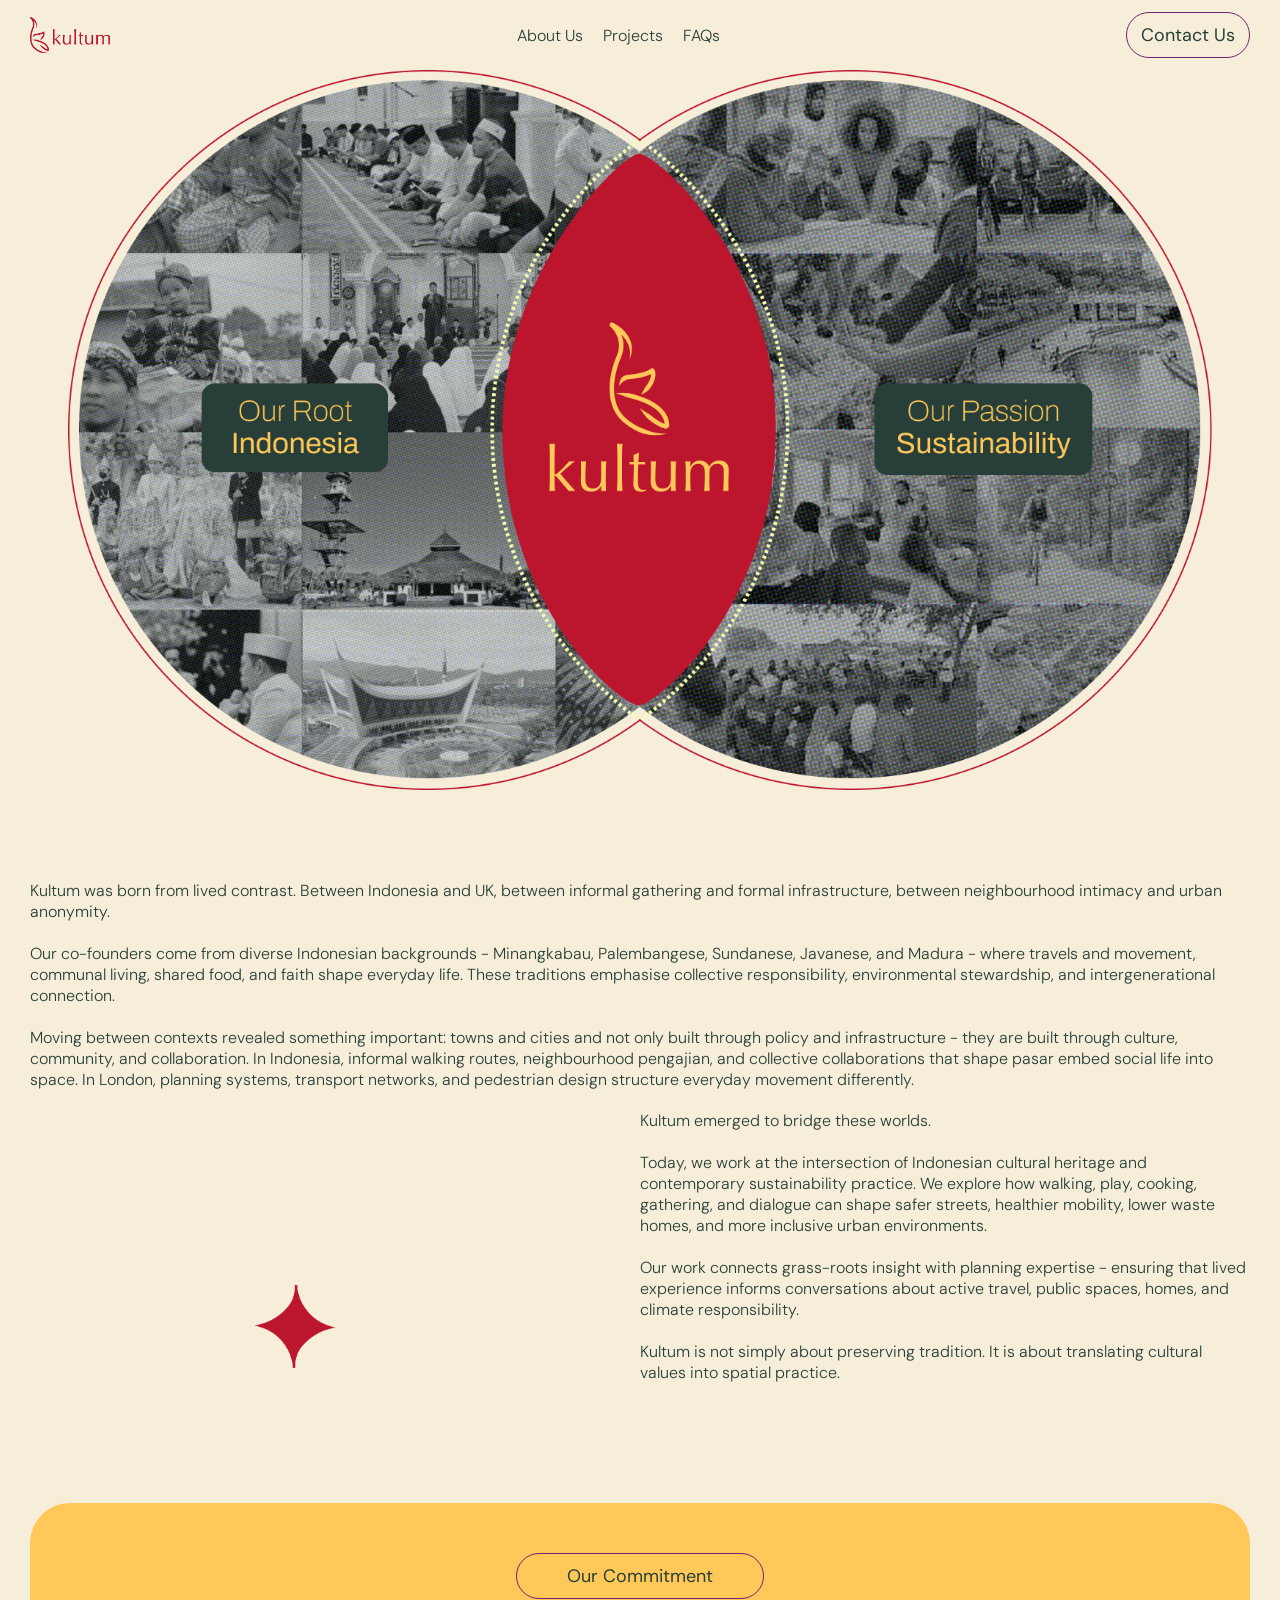
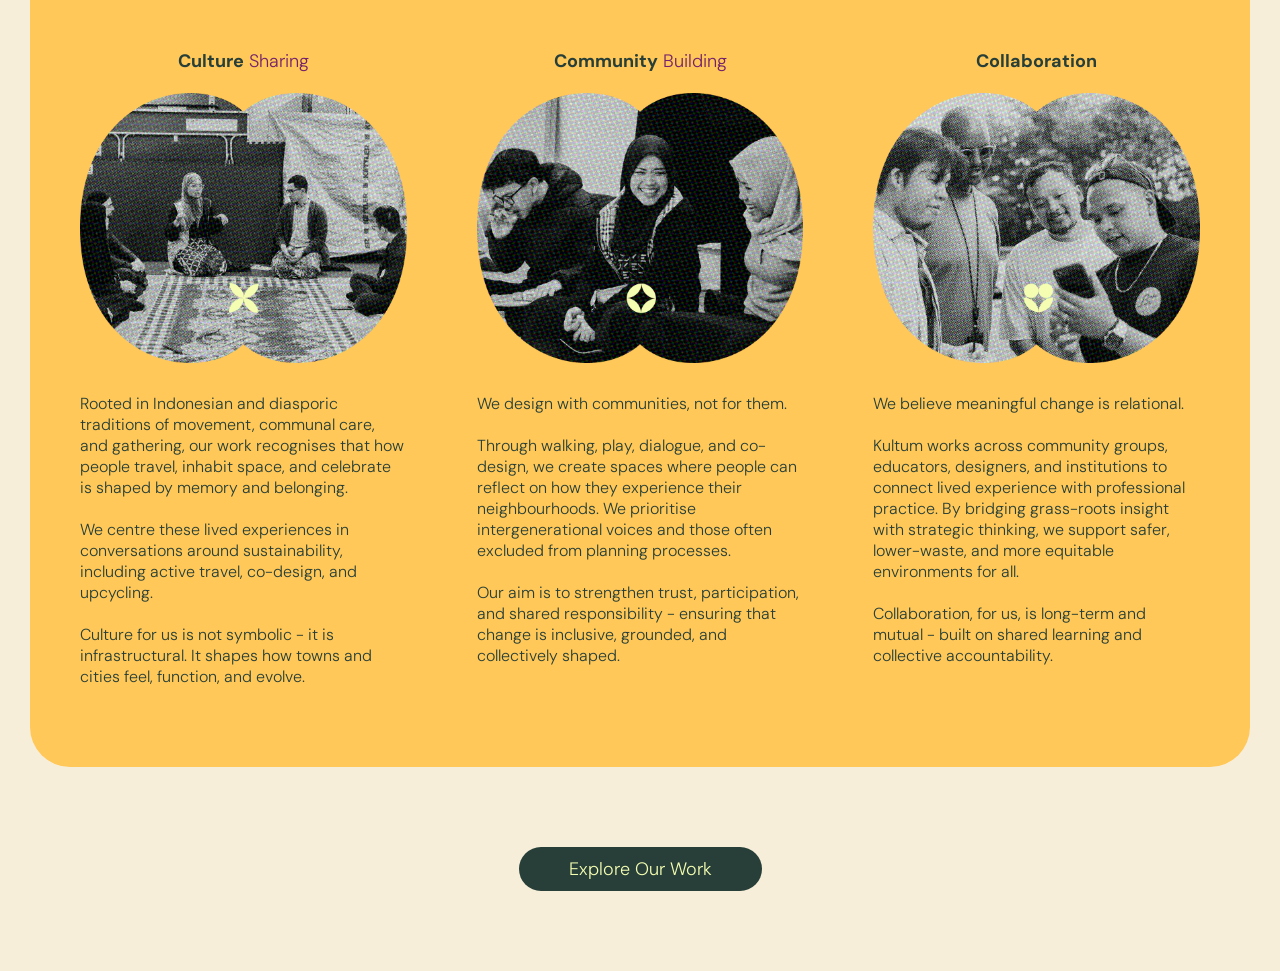
==== about.html @ 40fd6f33 "about_page" ====
<!DOCTYPE html>
<html lang="en">

<head>
    <meta charset="UTF-8">
    <meta name="viewport" content="width=device-width, initial-scale=1.0">
    <title>KULTUM - Kultur Bertumbuh</title>
    <meta name="description" content="Kultum–Kultur Bertumbuh is a sustainability collective shaped by our Indonesian heritage, centring lived experience in the built environment.">
    <link rel="stylesheet" href="style.css">
    <link rel="icon" type="image/png" href="assets/logo_icon/Kultum_logo_square.png">
    <link rel="apple-touch-icon" href="assets/logo_icon/Kultum_logo_square.png">
    <link rel="preconnect" href="https://fonts.googleapis.com">
    <link rel="preconnect" href="https://fonts.gstatic.com" crossorigin>
    <link href="https://fonts.googleapis.com/css2?family=Archivo:ital,wght@0,100..900;1,100..900&family=DM+Sans:ital,opsz,wght@0,9..40,100..1000;1,9..40,100..1000&display=swap" rel="stylesheet">
</head>

<body class="page-about">
    <header class="navbar">
        <div class="navbar-logo">
            <img src="assets/logo_icon/Kultum_Visual-87.png" alt="Logo KULTUM" href="index.html" target="_self">
        </div>
        
        <nav class name="navbar-container">
            <ul class="navbar-menu">
                <li><a href="about.html">About Us</a></li>
                <li><a href="projects.html">Projects</a></li>
                <li><a href="#faqs">FAQs</a></li>
            </ul>
        </nav>

        <div class="navbar-contact">
            <h3><a href="contact.html" class="contact-button">Contact Us</a></h3>
        </div>
    </header>


    <section class="hero-about">
        <img src="assets/image/about_hero.png" alt="Kultum Background">
    </section>

    <section class="about-description">
        <div class="about-full-description">
            <p>Kultum was born from lived contrast. Between Indonesia and UK, between informal gathering and formal infrastructure, between neighbourhood intimacy and urban anonymity.</p>
            <br>
            <p>Our co-founders come from diverse Indonesian backgrounds - Minangkabau, Palembangese, Sundanese, Javanese, and Madura - where travels and movement, communal living, shared food, and faith shape everyday life. These traditions emphasise collective responsibility, environmental stewardship, and intergenerational connection.</p>
            <br>
            <p>Moving between contexts revealed something important: towns and cities and not only built through policy and infrastructure - they are built through culture, community, and collaboration. In Indonesia, informal walking routes, neighbourhood pengajian, and collective collaborations that shape pasar embed social life into space. In London, planning systems, transport networks, and pedestrian design structure everyday movement differently.</p>
        </div>
        <div class="about-half-page">
            <div class="about-half-ornament">
                <img src="assets/ornament/Kultum_Visual-39.png" alt="Hero Image">
            </div>
            <div class="about-half-description">
                <p>Kultum emerged to bridge these worlds.</p>
                <br>
                <p>Today, we work at the intersection of Indonesian cultural heritage and contemporary sustainability practice. We explore how walking, play, cooking, gathering, and dialogue can shape safer streets, healthier mobility, lower waste homes, and more inclusive urban environments.</p>
                <br>
                <p>Our work connects grass-roots insight with planning expertise - ensuring that lived experience informs conversations about active travel, public spaces, homes, and climate responsibility.</p>
                <br>
                <p>Kultum is not simply about preserving tradition. It is about translating cultural values into spatial practice.</p>
            </div>
        </div>
    </section>

    <section class="commitment">
        <div class="commitment-title">
            <h2>Our Commitment</h2>
        </div>        
        <div class="commitment-container">
            <div class="commitment-item">
                <h4><span>Culture</span> Sharing</h4>
                <img src="assets/image/commitment-culture-sharing.png" alt="Commitment 1">
                <p>Rooted in Indonesian and diasporic traditions of movement, communal care, and gathering, our work recognises that how people travel, inhabit space, and celebrate is shaped by memory and belonging.</p>
                <br>
                <p>We centre these lived experiences in conversations around sustainability, including active travel, co-design, and upcycling.</p>
                <br>
                <p>Culture for us is not symbolic - it is infrastructural. It shapes how towns and cities feel, function, and evolve.</p>
            </div>
            <div class="commitment-item">
                <h4><span>Community</span> Building</h4>
                <img src="assets/image/commitment-community.png" alt="Commitment 2">
                <p>We design with communities, not for them. </p>
                <br>
                <p>Through walking, play, dialogue, and co-design, we create spaces where people can reflect on how they experience their neighbourhoods. We prioritise intergenerational voices and those often excluded from planning processes.</p>
                <br>
                <p>Our aim is to strengthen trust, participation, and shared responsibility - ensuring that change is inclusive, grounded, and collectively shaped.</p>
            </div>
            <div class="commitment-item">
                <h4><span>Collaboration</span></h4>
                <img src="assets/image/commitment-collaboration.png" alt="Commitment 1">
                <p>We believe meaningful change is relational.</p>
                <br>
                <p>Kultum works across community groups, educators, designers, and institutions to connect lived experience with professional practice. By bridging grass-roots insight with strategic thinking, we support safer, lower-waste, and more equitable environments for all.</p>
                <br>
                <p>Collaboration, for us, is long-term and mutual - built on shared learning and collective accountability.</p>
            </div>
        </div>
    </section>

    <section class="about-cta">
        <div class="cta-button">
            <h3><a href="projects.html" class="about-button">Explore Our Work</a></h3>
        </div>
    </section>



</body>
---- style.css ----
:root {
    --text-color: #273F38;
    --background-color: #F7EEDA;
    --secondary-color: #273F38;
    --third-color: #BC152E;
    --fourth-color: #FFC858;
    --fifth-color: #F4FDB1;
    --accent-color: #74226C;
    --title-color: #FFC858;
    --text-accent-color: #F4FDB1;

}

h1 {
    font-size: 90px;
    font-family: "Archivo", monospace;
    font-weight: 300;
    font-size: 70px;
}

h2 {
    color: var(--text-color);
    font-size: 18px;
    font-weight: 400;
    margin: 0;
}

h3 {
    color: var(--text-color);
    font-size: 18px;
    font-weight: 400;
    margin: 0;
}

h4 {
    color: var(--text-color);
    font-size: 20px;
    font-weight: 400;
    margin: 0;
}

h5 {
    color: var(--text-color);
    font-size: 28px;
    font-weight: 400;
    margin: 0;
}

i {
    margin: 0;
}

p{
    color: var(--text-color);
    font-size: 16px;
    font-weight: 300;
    margin: 0;
}

li{
    color: var(--text-color);
    font-size: 16px;
    font-weight: 300;
    margin: 0;
}

ul{
    margin: 0;
}




span {
    color: var(--text-color);
    font-weight: 700;
}

a,
a:visited,
a:hover,
a:active {
    color: var(--link-color);   /* all link text color */
    text-decoration: none;      /* remove underline */
}

body {
    background-color: var(--background-color);
    font-family: "DM Sans", monospace;
    padding: 0 30px;
    margin: 0;
}

.navbar {
    position: sticky;
    top: 0;
    z-index: 100;
    background-color: var(--background-color);
    display : flex;     /*to display navbar items horizontally*/
    align-items: center; /*to vertically center the items*/
    flex-direction: row; /*to ensure items are in a row*/
    justify-content: space-between;
    font-size: 18px;
    font-weight: 300;
    padding: 0;
    height: 70px;
}

.navbar-logo img {
    width: 80px;
    height: auto;
    display: block; /*to remove any extra space below the image*/
    padding: 0;
    margin: 0;
}

.navbar-container {
    display: flex;  /*to display navbar items horizontally*/
    justify-content: center; /*to center the items horizontally*/
}

.navbar-menu {
    display: flex;  /*to display navbar items horizontally*/
    flex-direction: row; /*to ensure items are in a row*/
    gap: 20px;      /*to add space between navbar items*/
    list-style: none; /*to remove default list styling*/
    justify-content: center; /*to center the items horizontally*/
    padding: 0;
    margin: 0;
}

.navbar-contact {
    min-width: 120px;
    text-align: center;
    font-size: 18px;
    font-weight: 300;
    margin: 0;
    padding: 10px 1px;
    border: 1px solid var(--accent-color);
    border-radius: 100px;


}

.hero {
    min-height: 100vh;
    display: flex;
    align-items: center;
    justify-content: center;
    text-align: center;
    border-radius: 20px;

    /* change image path as needed */
    background-image: url("assets/image/hero.png");
    background-size: cover;
    background-position: center;
    background-repeat: no-repeat;
}

.hero-content h1 {
    margin: 0;
    display: inline-block;                 /* wraps bg around text */
    padding: 12px 20px;
    background-color: var(--accent-color); /* text box color */
    color: var(--title-color);
    border-radius: 100px;
    padding: 0px 50px;
}

.about{
    display: flex;
    align-items: center;
    justify-content: center;
    flex-direction: row;
    gap: 50px;   
    padding-top: 100px;
    margin-bottom: 50px;
}

.about-image {
    flex: 2;
    width: 400px;
    height: auto;
    border-radius: 20px;
    
    display: flex;              /* make inner img alignable */
    justify-content: flex-end;  /* push img to right */
    align-items: center;        /* optional vertical alignment */
}

.about-image-container {
    position: relative;
    width: 100%;
    height: 100%;
}

.about-image img {
    position: relative;
    width: 50px;
    height: auto;
    top: 0px;                  /* reset old values */
    right: 30px;
    transform: translateX(-50%); /* center vertically */
}

.about-content {
    flex: 3;
    display: flex;
    flex-direction: column;
}

.about-highlights {
    display: flex;
    flex-direction: column;
    justify-content: center;
    text-align: left;
    font-size: 24px;
    margin-top: 24px;
}

.about-highlights h2{
    font-family: "Archivo", monospace;
    font-size: 32px;
    font-weight: 600;
}

.about-CTA {
    margin-top: 50px;
    width: fit-content;        /* only as wide as content */
    margin-left: auto;         /* center horizontally */
    margin-right: auto;        /* center horizontally */

    color: var(--title-color);
    background-color: var(--secondary-color);
    border-radius: 100px;

    display: inline-flex;      /* keep content centered inside */
    justify-content: center;
    align-items: center;
}

.about-CTA h3 {
    color: var(--text-accent-color);
    font-size: 18px;
    font-weight: 300;
    padding: 10px 50px;
}

.commitment {
    background-color: var(--title-color);
    padding: 50px;
    border-radius: 40px;
    padding-bottom: 80px;
}

.commitment-title {
    display: flex;
    align-items: center;
    justify-content: center;
}

.commitment-title h2 {
    display: inline-block;                 /* width = text content */
    border: 1px solid var(--accent-color);
    padding: 10px 50px;                     /* small inner spacing */
    border-radius: 999px;                  /* optional pill look */
}

.commitment-container {
    display: flex;
    flex-direction: row;
    gap: 70px;
    margin-top: 30px;
}

.commitment-item {
    flex: 1;
    display: flex;
    flex-direction: column;
    align-items: left;
}

.commitment-item img {
    width: 100%;
    height: auto;
    margin-bottom: 30px;
}

.commitment-item h4 {
    color: var(--accent-color);
    font-size: 18px;
    font-weight: 300;
    margin: 20px 0;
    text-align: center;
}

.featured-projects {
    display: flex;
    flex-direction: column;
    gap: 50px;
    margin-top: 50px;
    border: 1px solid var(--accent-color);
    border-radius: 40px;
    padding: 50px;
}


.featured-projects-title {
    display: flex;
    align-items: center;
    justify-content: center;
}

.featured-projects-title h2 {
    display: inline-block;                 /* width = text content */
    background-color: var(--third-color);
    padding: 10px 50px;                     /* small inner spacing */
    border-radius: 999px;                  /* optional pill look */
    color: var(--title-color);
}

.feature-projects-content {
    column-count: 3;
    column-gap: 20px;
}

.feature-projects-content img {
    width: 100%;
    height: auto;
    border-radius: 20px;
    margin-bottom: 20px;
}


.feature-projects-image-collection {
    display: flex;
    flex-direction: row;
    gap: 10px;
}

.featured-projects-image-collection-item {
    flex: 1;
    display: flex;
    flex-direction: column;
    align-items: left;
} 

.feature-projects-image-item img {
    width: 100%;
    height: auto;
}

.featured-projects-CTA{
    display: flex;
    justify-content: center; /* keep both near center */
    align-items: center;
    gap: 20px;               /* exact gap in the middle */
}

.featured-projects-CTA-text{
    flex: 0 0 auto;          /* prevent each item from taking half width */
    width: fit-content;
}

.featured-projects-CTA-text h3 {
    color: var(--text-color);
    border-radius: 100px;
    padding: 10px 50px;
    display: inline-block;   
    cursor: pointer;   /* only as wide as content */
}

#explore-jalan-app {
    background-color: var(--fourth-color); /* change to any color you want */
}

#explore-projects {
    border: 1px solid var(--secondary-color);
}

.faqs {
    background-color: var(--fourth-color);
    padding: 75px;
    border-radius: 40px;
    margin-top: 120px;
}

.faqs-title {
    display: flex;
    align-items: center;
    justify-content: flex-start;
}

.faqs-title h2 {
    display: inline-block;                 /* width = text content */
    border: 1px solid var(--accent-color);
    padding: 10px 50px;                     /* small inner spacing */
    border-radius: 999px;                  /* optional pill look */
    color: var(--text-color);
    margin-bottom: 50px;
}

.faqs-item {
    padding-top: 20px;
    border-top: 1px solid var(--accent-color);
    margin-bottom: 30px;
}

.faqs-question-container {
    display: flex;
    align-items: center;
    justify-content: space-between;
    margin-bottom: 20px;
}

.faqs-question-container h2 {
    font-weight: 600;
}

.faqs-answer {
    display: none;
}

.faqs-answer .active{
    display: block;
}


.contacts {
    display: flex;
    flex-direction: column;
    background-color: var(--fifth-color);
    margin: 100px 0 50px 0;
    padding: 40px;
    border-radius: 40px;
}

.contacts-title {
    margin: 0 0 20px 0;
}

#stay-connected {
    font-weight: 600;
}

.contact-items {
    padding: 10px 0;
    border-top: 1px solid var(--text-color);
    cursor: pointer;
}

.contact-footer {
    border-top: 1px solid var(--text-color);
    padding-top: 20px;
    text-align: right;
    margin-bottom: 30px;
}

.page-about .hero-about{
    height: 80dvh;
    display: flex;
    align-items: center;
    justify-content: center;
    text-align: center;
    border-radius: 20px;
    margin: 0 0 10vh 0
}

.page-about .hero-about img{
    width: auto;
    height: 100%;
}

.page-about .about-description .about-full-description {
   margin: 0 0 20px 0;
}
    

.page-about .about-half-page {
    display: flex;
    margin: 0 0 120px 0;
}

.page-about .about-half-page .about-half-ornament {
    flex: 1;
    height: auto;
    display: flex;
    justify-content: center; /* push ornament to center horizontally */
    align-items: center; /* center vertically */
}

.page-about .about-half-page .about-half-description {
    flex: 1;
    display: flex;
    flex-direction: column;
    justify-content: left;
}

.page-about .about-half-page .about-half-ornament img{
    position: relative;
    width: 80px;
    height: auto;
    top: 80px;
    right: 0px;
    transform: translateX(-50%);
}

.page-about .about-cta {
    margin: 80px 0 80px 0;
    display: flex;
    justify-content: center;
    align-items: center;
}

.page-about .cta-button {
    background-color: var(--text-color);
    border-radius: 100px;
}

.page-about .cta-button h3 {
    color: var(--fifth-color);
    font-size: 18px;
    font-weight: 300;
    padding: 10px 50px;
}
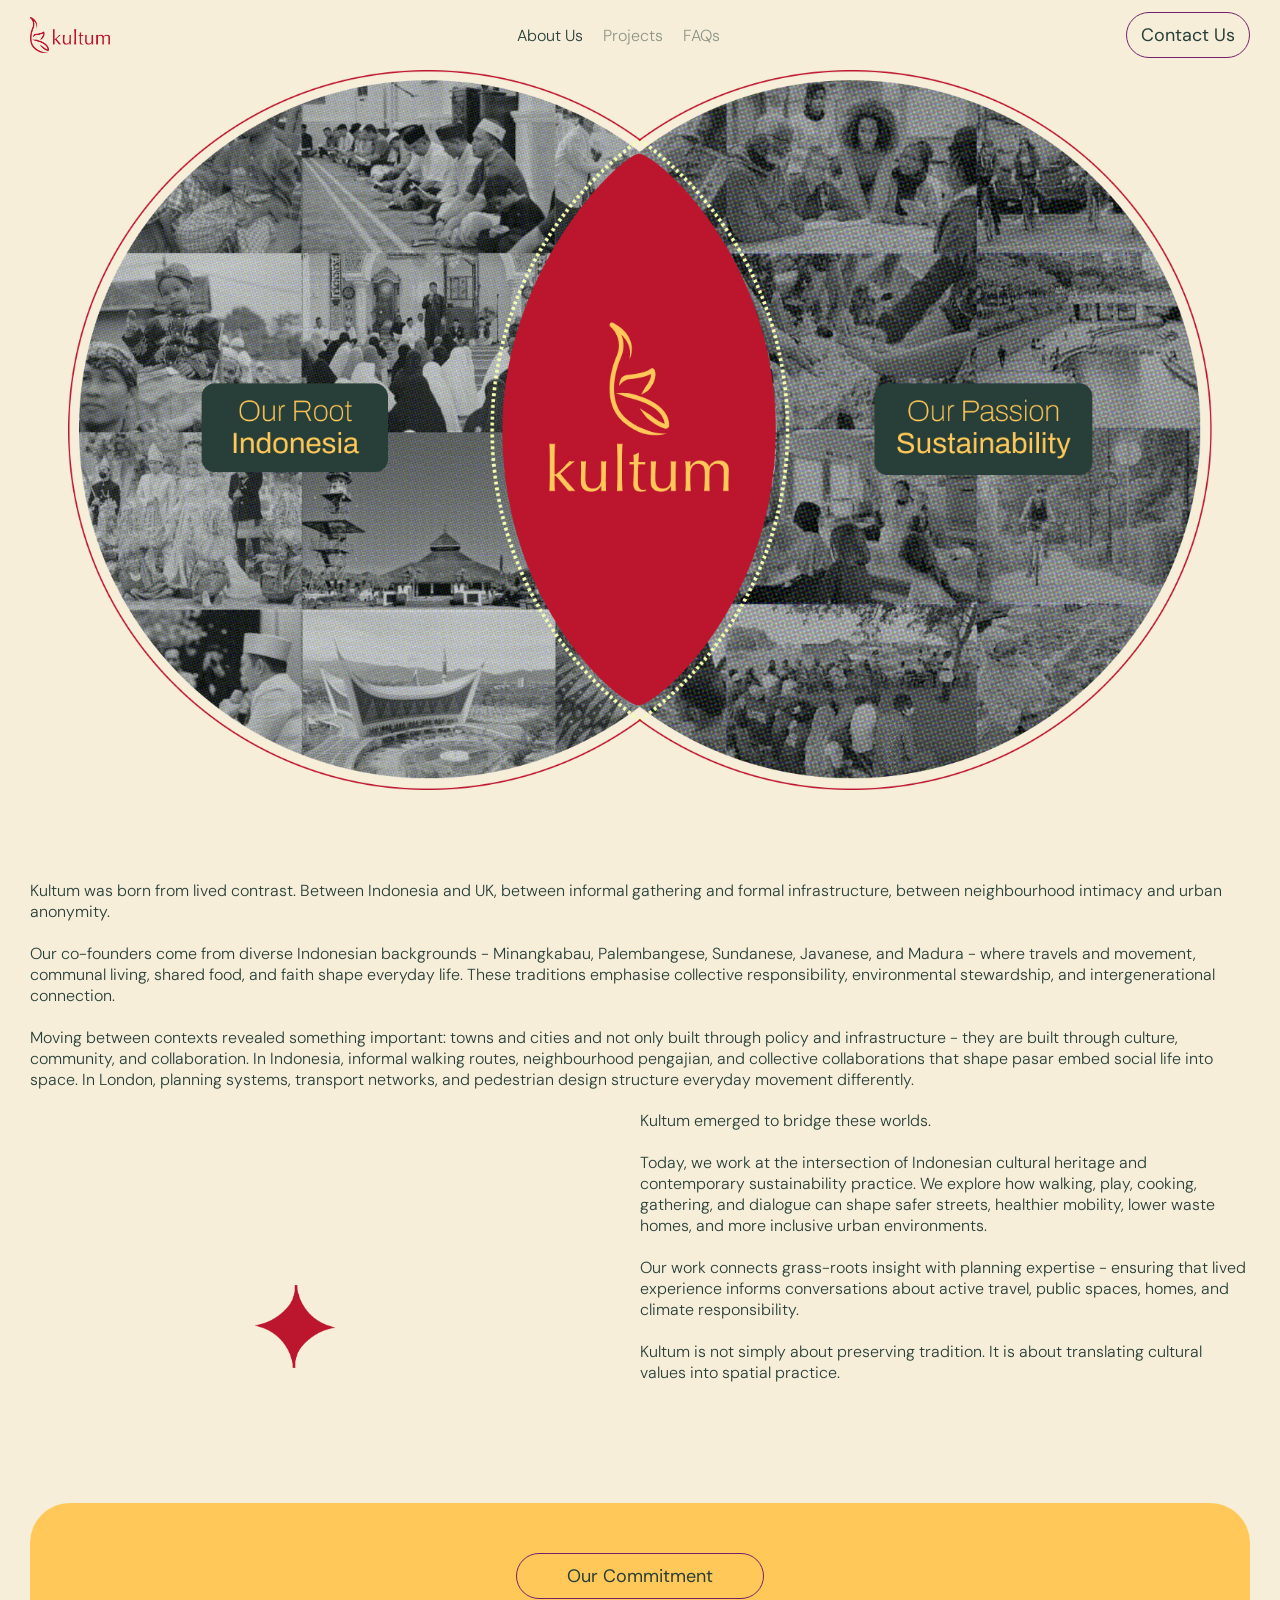
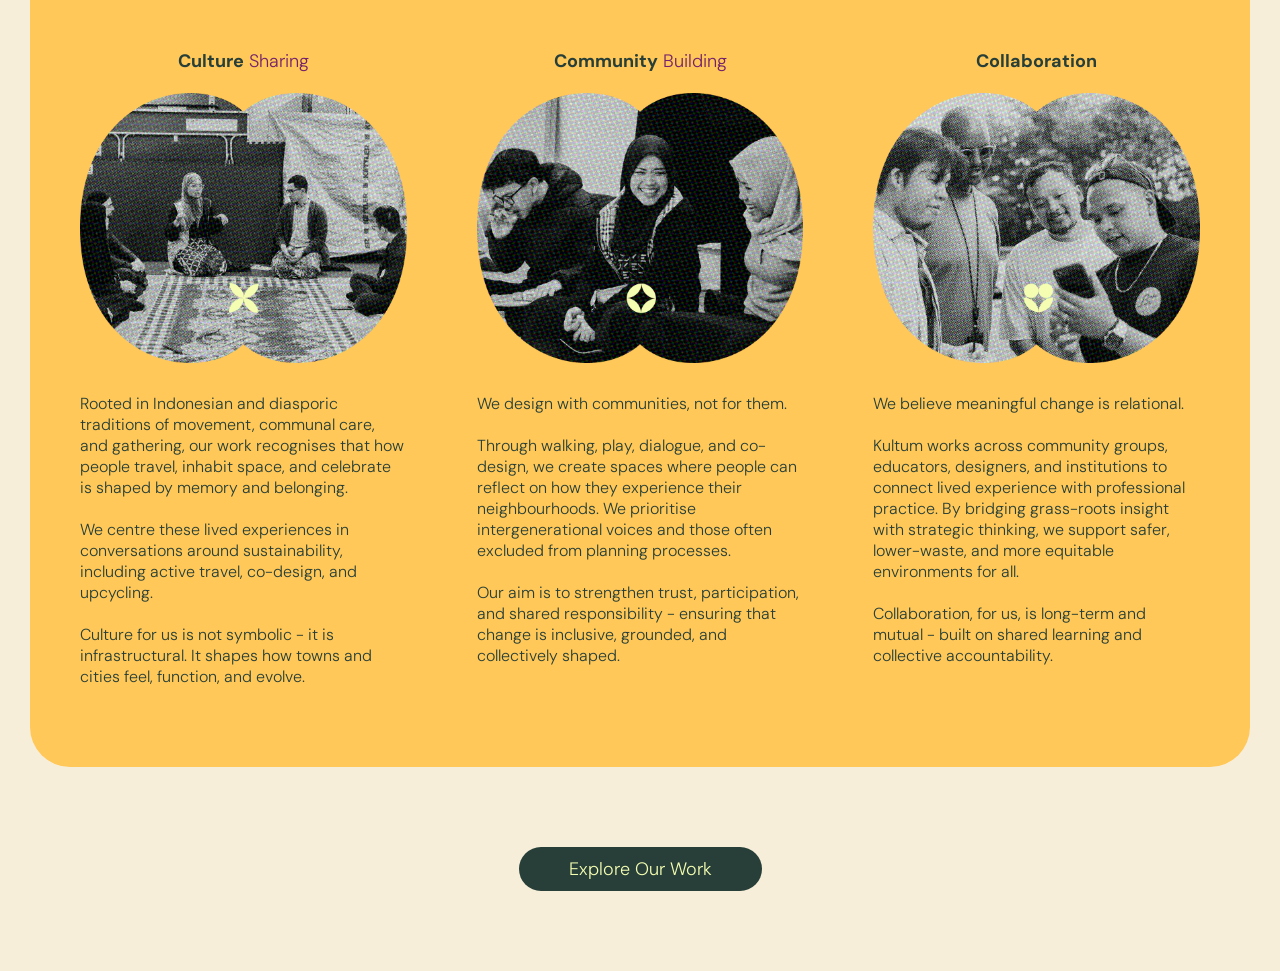
==== commit 4dd96c23: "add project page" ====
--- a/about.html
+++ b/about.html
@@ -4,7 +4,7 @@
 <head>
     <meta charset="UTF-8">
     <meta name="viewport" content="width=device-width, initial-scale=1.0">
-    <title>KULTUM - Kultur Bertumbuh</title>
+    <title>About KULTUM - Kultur Bertumbuh</title>
     <meta name="description" content="Kultum–Kultur Bertumbuh is a sustainability collective shaped by our Indonesian heritage, centring lived experience in the built environment.">
     <link rel="stylesheet" href="style.css">
     <link rel="icon" type="image/png" href="assets/logo_icon/Kultum_logo_square.png">
@@ -17,19 +17,19 @@
 <body class="page-about">
     <header class="navbar">
         <div class="navbar-logo">
-            <img src="assets/logo_icon/Kultum_Visual-87.png" alt="Logo KULTUM" href="index.html" target="_self">
+            <a href="index.html" target="_self"><img src="assets/logo_icon/Kultum_Visual-87.png" alt="Logo KULTUM"></a>
         </div>
         
-        <nav class name="navbar-container">
+        <nav class="navbar-container">
             <ul class="navbar-menu">
-                <li><a href="about.html">About Us</a></li>
+                <li><a href="about.html" class="active">About Us</a></li>
                 <li><a href="projects.html">Projects</a></li>
                 <li><a href="#faqs">FAQs</a></li>
             </ul>
         </nav>
 
         <div class="navbar-contact">
-            <h3><a href="contact.html" class="contact-button">Contact Us</a></h3>
+            <h3><a href="index.html#contacts" class="contact-button">Contact Us</a></h3>
         </div>
     </header>
 
--- a/style.css
+++ b/style.css
@@ -129,6 +129,14 @@
     margin: 0;
 }
 
+.navbar-menu li a {
+    opacity: 0.5;
+}
+
+.navbar-menu li a.active {
+    opacity: 1;
+}
+
 .navbar-contact {
     min-width: 120px;
     text-align: center;
@@ -523,3 +531,87 @@
     font-weight: 300;
     padding: 10px 50px;
 }
+
+.page-projects .our-work {
+    display: flex;
+    flex-direction: column;
+    margin: 80px 0 80px 0;
+    background-color: var(--fifth-color);
+    padding: 50px;
+    border-radius: 50px;
+}
+
+.our-work-title {
+    display: flex;
+    align-items: center;
+    justify-content: center;
+    margin: 0 0 50px 0;
+}
+.our-work-title h2 {
+    display: inline-block;                 /* width = text content */
+    border: 1px solid var(--text-color);
+    padding: 10px 50px;                     /* small inner spacing */
+    border-radius: 999px;                  /* optional pill look */
+    color: var(--text-color);
+}
+
+
+.projects-item-collection {
+    display: grid;
+    grid-template-columns: repeat(3, minmax(0, 1fr));   /* 3 columns with equal width */
+    gap: 70px;                                          /* space between items */
+    align-items: stretch;                                 /* align items stretch to fill grid cell height */
+    grid-auto-flow: row;                               /*  default, keeps order: 1 2 3 / 4 5 6 / ... */
+}
+
+.page-projects .projects-item {
+    display: flex;
+    flex-direction: column;
+}
+
+.page-projects .projects-item h4 {
+    min-height: 4em;   /* reserve same space for 1–2 lines */
+    margin: 0 0 0.5rem 0;
+    text-align: center;
+
+    /* limit to 3 lines with ellipsis */
+    display: -webkit-box;
+    -webkit-line-clamp: 3; /* limit to 3 lines */
+    -webkit-box-orient: vertical;
+    overflow: hidden;
+}
+
+.page-projects .projects-item img {
+    display: block;                 /* remove extra space below image */
+    margin: 0 0 1rem 0;
+    width: 100%;
+    height: auto;
+}
+
+.page-projects .projects-cta .cta-button-collection {
+    display: flex;
+    justify-content: center; /* keep both near center */
+    align-items: center;
+    text-align: center;
+    flex-direction: column;
+    gap: 50px;               /* exact gap in the middle */
+    margin-bottom: 50px;
+} 
+
+.page-projects .cta-button {
+    display: inline-block;        /* only as wide as content */
+    padding: 10px 50px;
+    border-radius: 100px;
+
+}
+
+#collaborate-button {
+    background-color: var(--fourth-color);
+    color: var(--text-color);
+}
+
+#faqs-button {
+    border: 1px solid var(--secondary-color);
+    color: var(--text-color);
+}   
+
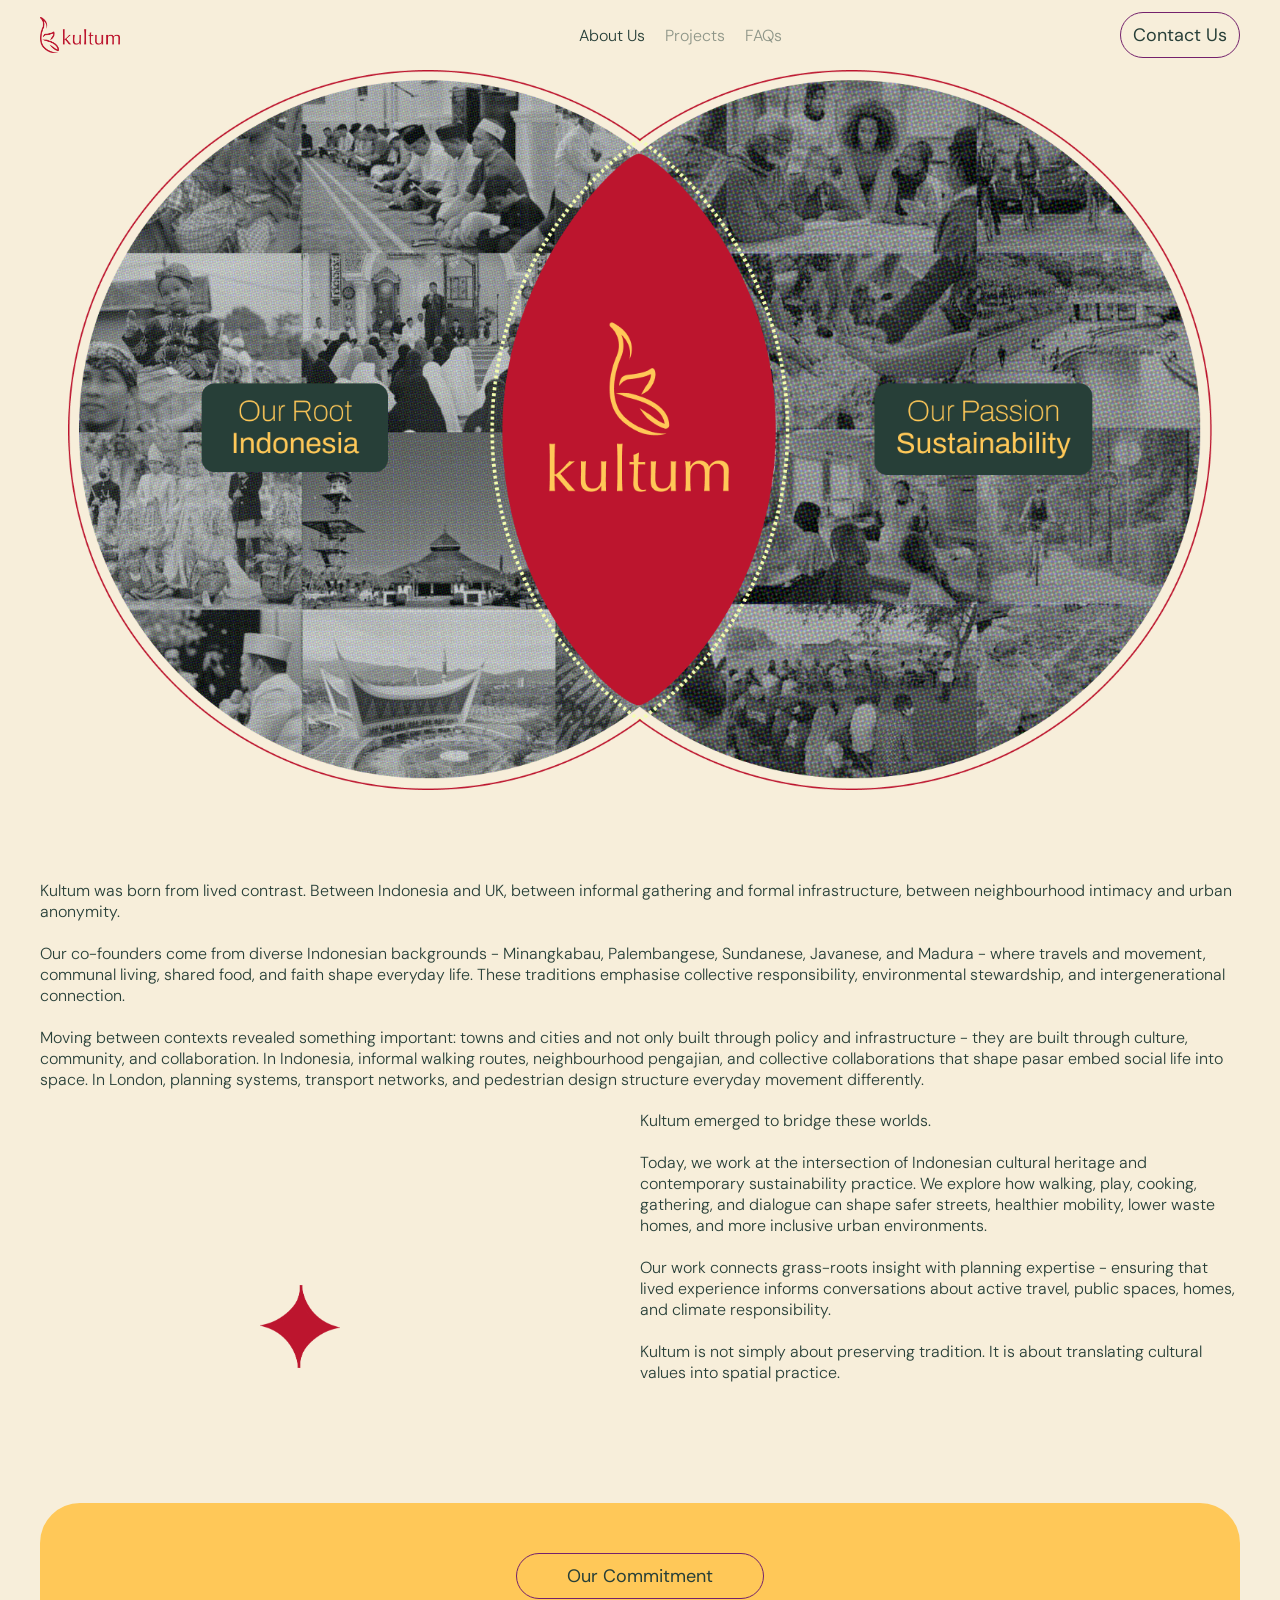
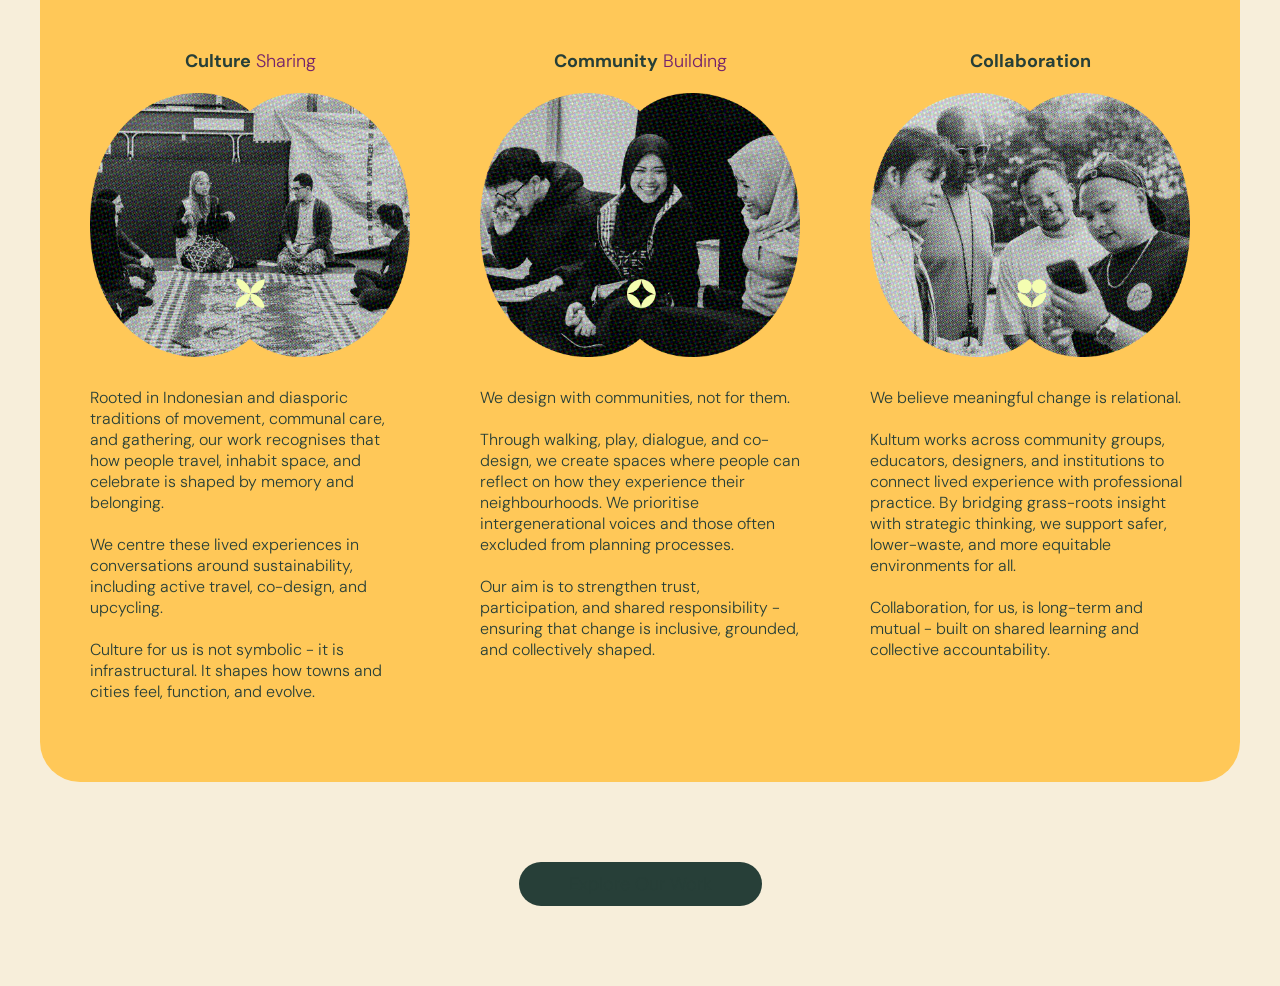
==== commit 1e4be2aa: "adding navbar burger. It's not perfect yet so need to be revisited" ====
--- a/about.html
+++ b/about.html
@@ -19,18 +19,24 @@
         <div class="navbar-logo">
             <a href="index.html" target="_self"><img src="assets/logo_icon/Kultum_Visual-87.png" alt="Logo KULTUM"></a>
         </div>
-        
+
+        <!-- burger button (mobile only) -->
+        <button class="navbar-burger" aria-label="Open menu" aria-expanded="false">
+            <span></span>
+            <span></span>
+            <span></span>
+        </button>
+
         <nav class="navbar-container">
             <ul class="navbar-menu">
                 <li><a href="about.html" class="active">About Us</a></li>
                 <li><a href="projects.html">Projects</a></li>
-                <li><a href="#faqs">FAQs</a></li>
+                <li><a href="index.html#faqs">FAQs</a></li>
             </ul>
+            <div class="navbar-contact">
+                <h3><a href="index.html#contacts" class="contact-button">Contact Us</a></h3>
+            </div>
         </nav>
-
-        <div class="navbar-contact">
-            <h3><a href="index.html#contacts" class="contact-button">Contact Us</a></h3>
-        </div>
     </header>
 
 
@@ -105,4 +111,5 @@
 
 
 
+    <script src="script.js"></script>
 </body>
--- a/style.css
+++ b/style.css
@@ -12,10 +12,9 @@
 }
 
 h1 {
-    font-size: 90px;
+    font-size: 70px;
     font-family: "Archivo", monospace;
     font-weight: 300;
-    font-size: 70px;
 }
 
 h2 {
@@ -80,7 +79,7 @@
 a:visited,
 a:hover,
 a:active {
-    color: var(--link-color);   /* all link text color */
+    color: var(--text-color);
     text-decoration: none;      /* remove underline */
 }
 
@@ -115,8 +114,11 @@
 }
 
 .navbar-container {
-    display: flex;  /*to display navbar items horizontally*/
-    justify-content: center; /*to center the items horizontally*/
+    flex: 1;                    /* fill remaining space after logo */
+    display: flex;
+    align-items: center;
+    justify-content: center;    /* center the menu links */
+    position: relative;         /* anchor for navbar-contact absolute position */
 }
 
 .navbar-menu {
@@ -138,6 +140,8 @@
 }
 
 .navbar-contact {
+    position: absolute;         /* pin to right edge of container */
+    right: 0;
     min-width: 120px;
     text-align: center;
     font-size: 18px;
@@ -146,9 +150,30 @@
     padding: 10px 1px;
     border: 1px solid var(--accent-color);
     border-radius: 100px;
-
-
-}
+}
+
+.navbar-burger {
+    display: none;              /* hidden on desktop */
+    flex-direction: column;
+    justify-content: center;
+    gap: 5px;
+    background: none;
+    border: none;
+    cursor: pointer;
+    padding: 4px;
+    z-index: 200;
+}
+
+.navbar-burger span {
+    display: block;
+    width: 24px;
+    height: 2px;
+    background-color: var(--text-color);
+    border-radius: 2px;
+    transition: transform 0.3s ease, opacity 0.2s ease;
+}
+
+
 
 .hero {
     min-height: 100vh;
@@ -254,6 +279,11 @@
     padding: 10px 50px;
 }
 
+.about-CTA h3 a{
+    color: var(--text-accent-color);
+}
+
+
 .commitment {
     background-color: var(--title-color);
     padding: 50px;
@@ -306,7 +336,7 @@
     display: flex;
     flex-direction: column;
     gap: 50px;
-    margin-top: 50px;
+    margin-top: 120px;
     border: 1px solid var(--accent-color);
     border-radius: 40px;
     padding: 50px;
@@ -425,14 +455,29 @@
     font-weight: 600;
 }
 
-.faqs-answer {
-    display: none;
-}
-
-.faqs-answer .active{
-    display: block;
-}
-
+.faqs-answer{
+    max-height: 0;              /*collapses the answer, initially 0*/
+    overflow: hidden;           /*Precvents hidden content from showing*/
+    opacity: 0;                 /*Makes the answer invisible, initially 0*/
+    transition: max-height 0.3s ease, opacity 0.2s ease;        /*Animate when the answer opened or closed*/
+}
+
+.faqs-item.is-open .faqs-answer{
+    max-height: 500px;          /*Allows the answer to expand to its full height when open, adjust as needed*/
+    opacity: 1;                 /*Makes the answer visible when open*/
+}
+
+.faqs-item .icon-plus{
+    transition: transform 0.2s ease;    /*Animate the rotation of the plus icon when the answer is opened or closed*/
+}
+
+.faqs-item.is-open .icon-plus{
+    transform: rotate(45deg);           /* + become X by rotating */
+}
+
+.plus.button{
+    cursor: pointer;
+}
 
 .contacts {
     display: flex;
@@ -455,6 +500,10 @@
     padding: 10px 0;
     border-top: 1px solid var(--text-color);
     cursor: pointer;
+}
+
+.contact-items p a{
+    color: var(--text-color);
 }
 
 .contact-footer {
@@ -615,3 +664,367 @@
     color: var(--text-color);
 }   
 
+
+/* ============================================
+   RESPONSIVE DESIGN
+   Breakpoints:
+   - Large desktop : > 1280px
+   - Desktop       : 993px – 1280px
+   - Tablet        : 641px – 992px
+   - Mobile        : <= 640px
+============================================ */
+
+/* ===== Global responsive base ===== */
+*, *::before, *::after {
+    box-sizing: border-box;                 /* ensures padding and border are included in element's total width and height */
+}
+
+/* ===== Large desktop (> 1280px) ===== */
+@media (min-width: 1280px) {
+    body {
+        padding: 0 100px;
+    }
+}
+
+/* ===== Desktop (993px – 1280px) ===== */
+@media (max-width: 1280px) {
+    body {
+        padding: 0 40px;
+    }
+
+    h1 {
+        font-size: clamp(2.5rem, 5vw, 4.5rem);          /* responsive font size between 2.5rem and 4.5rem based on viewport width */
+    }
+
+    .projects-item-collection {
+        gap: 40px;
+    }
+}
+
+/* ===== Tablet (641px – 992px) ===== */
+@media (max-width: 992px) {
+    /* --- Typography --- */
+    h1 { font-size: clamp(2rem, 7vw, 8.5rem); }
+    h4 { font-size: 22px; }
+    h5 { font-size: 22px; }
+
+    /* --- Body --- */
+    body {
+        padding: 0 20px;
+    }
+
+    /* --- Navbar --- */
+    .navbar {
+        flex-wrap: wrap;
+        height: auto;
+        padding: 10px 0;
+        gap: 10px;
+    }
+
+    /* --- About section (index) --- */
+    .about {
+        flex-direction: column;
+        padding-top: 60px;
+        gap: 60px;
+        text-align: center;
+    }
+
+    .about-image {
+        width: 100%;
+    }
+
+    .about-highlights {
+        text-align: center;
+    }
+
+    
+    .about-image {
+        justify-content: center;
+    }
+
+    .about-image img {
+        justify-content: center;  /* push img to center */
+        right: 0;
+        transform: translateX(0%);
+    }
+
+    /* --- Commitment --- */
+    .commitment {
+        padding: 30px;
+    }
+
+    .commitment-container {
+        flex-direction: column;
+        gap: 50px;
+        text-align: center;
+        font-size: 24px;
+    }
+
+    .commitment-item h4 {
+        font-size: 24px;  /* higher specificity - overrides h4 alone */
+    }
+
+    /* --- Featured projects content --- */
+    .featured-projects {
+        padding: 30px;
+    }
+
+    .feature-projects-content {
+        column-count: 2;
+    }
+
+    .feature-projects-image-collection {
+        display: grid;                                  /* override flex with grid */
+        grid-template-columns: repeat(2, 1fr);          /* 2 equal columns */
+        gap: 10px;
+    }
+
+    .featured-projects-CTA {
+        flex-direction: column;
+        gap: 40px;
+    }
+
+    /* --- Projects page --- */
+    .page-projects .featured-projects {
+        margin-top: 50px;
+    }
+
+    .projects-item-collection {
+        grid-template-columns: repeat(2, minmax(0, 1fr));
+        gap: 40px;
+    }
+
+    .page-projects .projects-item h4 {
+        min-height: 5em;   /* reserve same space for 1–2 lines */
+        margin: 0 0 0.5rem 0;
+        text-align: center;
+
+        /* limit to 3 lines with ellipsis */
+        display: -webkit-box;
+        -webkit-line-clamp: 4; /* limit to 3 lines */
+        -webkit-box-orient: vertical;
+        overflow: hidden;
+
+        font-size: 20px;
+    }
+
+    .page-projects .our-work{
+        padding: 30px;
+    }
+
+    /* --- About page --- */
+    .page-about .hero-about{
+        height: 50dvh;
+        margin-top: 50px;
+    }
+
+    .page-about .hero-about img{
+        height: auto;
+        width: 100%;
+    }
+
+    .page-about .about-half-page {
+        flex-direction: column;
+        gap: 40px;
+    }
+
+    .page-about .about-description {
+        text-align: center;
+    }
+
+    .page-about .about-half-page .about-half-ornament {
+        justify-content: center; /* push ornament to center horizontally */
+    }
+
+    .page-about .about-half-page .about-half-ornament img{
+        top: 0px;
+        transform: translateX(0);
+        margin: 30px 0;
+    }
+
+    .page-about .about-half-page .about-half-description {
+        justify-content: center;
+        text-align: center;
+    }
+
+    .page-about .cta-button h3 a{
+        color: var(--fifth-color);
+    }
+}
+
+/* ===== Mobile (<= 640px) ===== */
+@media (max-width: 640px) {
+    /* --- Typography --- */
+    h1 { font-size: clamp(1.8rem, 8vw, 2.5rem); }
+    h2 { font-size: 16px; }
+    h3 { font-size: 16px; }
+    h4 { font-size: 16px; }
+    h5 { font-size: 20px; }
+    p, li { font-size: 14px; }
+    a { font-size: 16px; }
+
+    /* --- Body --- */
+    body {
+        padding: 0 10px;
+    }
+
+    .navbar {
+        flex-wrap: wrap;
+        height: auto;
+        padding: 10px 0;
+        position: relative;
+    }
+
+    .navbar-burger {
+        display: flex;          /* show on mobile */
+    }
+
+    .navbar-container {
+        display: none;          /* hidden by default on mobile */
+        flex: none;             /* undo flex:1 from desktop */
+        flex-direction: column;
+        align-items: flex-start;
+        width: 100%;
+        gap: 16px;
+        padding: 20px 0;
+        border-top: 1px solid var(--accent-color);
+    }
+
+    .navbar-container.is-open {
+        display: flex;          /* show when burger is open */
+    }
+
+    .navbar-menu {
+        flex-direction: column;
+        gap: 16px;
+        width: 100%;
+    }
+
+    .navbar-contact {
+        position: static;       /* undo absolute from desktop so it flows in dropdown */
+        width: 100%;
+        text-align: center;
+    }
+
+    /* --- Hero --- */
+    .hero {
+        min-height: 90dvh;
+        background-image: url("assets/image/hero_mobile.png");
+    }
+
+    .hero-content h1 {
+        max-width: 70vw;
+        padding: 10px 30px;
+    }
+
+    /* --- About section (index) --- */ 
+    .about {
+        padding-top: 30px;
+        gap: 30px;
+    }
+    
+    .about-highlights h2 {
+        display: flex;
+        flex-direction: column;
+        align-items: center;
+        gap: 8px;
+        font-size: 20px;
+
+    }
+
+    .highlight-word,
+    .highlight-sep {
+        display: block;         /* each word and separator on its own line */
+    }
+
+    .highlight-sep {
+        line-height: 1;
+    }
+
+    /* --- Commitment --- */
+    .commitment {
+        padding: 30px 20px;
+    }
+
+    .commitment-container {
+        flex-direction: column;
+        gap: 30px;
+    }
+
+    /* --- Featured projects --- */
+    .featured-projects {
+        padding: 30px 20px;
+        margin-top: 60px;
+    }
+
+    .feature-projects-content {
+        column-count: 1;
+        column-gap: 20px;
+    }
+     
+    .featured-projects-CTA {
+         gap: 20px;
+     }
+
+    .featured-projects-CTA-text h3 {
+        width: 70vw;
+        text-align: center;
+        padding: 10px 0;
+    }
+
+    /* --- FAQs --- */
+    .faqs {
+        padding: 30px 20px;
+        margin-top: 60px;
+    }
+
+    /* --- Contacts --- */
+    .contacts {
+        padding: 30px 20px;
+        margin: 60px 0 30px 0;
+        text-align: center;
+    }
+
+    .contact-footer {
+        text-align: center;
+    }
+
+    .contact-footer p {
+        font-size: 16px;
+    }
+
+    /* --- Projects page --- */
+    .projects-item-collection {
+        grid-template-columns: 1fr;         /* single column */
+        gap: 50px;
+    }
+
+    .page-projects .projects-item h4 {
+        min-height: unset;   /* reserve same space for 1–2 lines */
+        margin: 0 0 0.5rem 0;
+        text-align: center;
+
+        /* remove line clamp for mobile */
+        display: block;         /* override -webkit-box */
+        -webkit-line-clamp: unset; /* limit to 3 lines */
+        overflow: visible;
+        font-size: 16px;
+    }
+
+    .page-projects .projects-item p {
+        text-align: center;
+    }
+
+    /* --- About page --- */
+    .page-about .hero-about{
+        margin-top: 30px;
+    }
+
+    .page-about .about-half-page {
+        display: flex;
+        margin: 0 0 80px 0;
+    }
+}
+
+
+
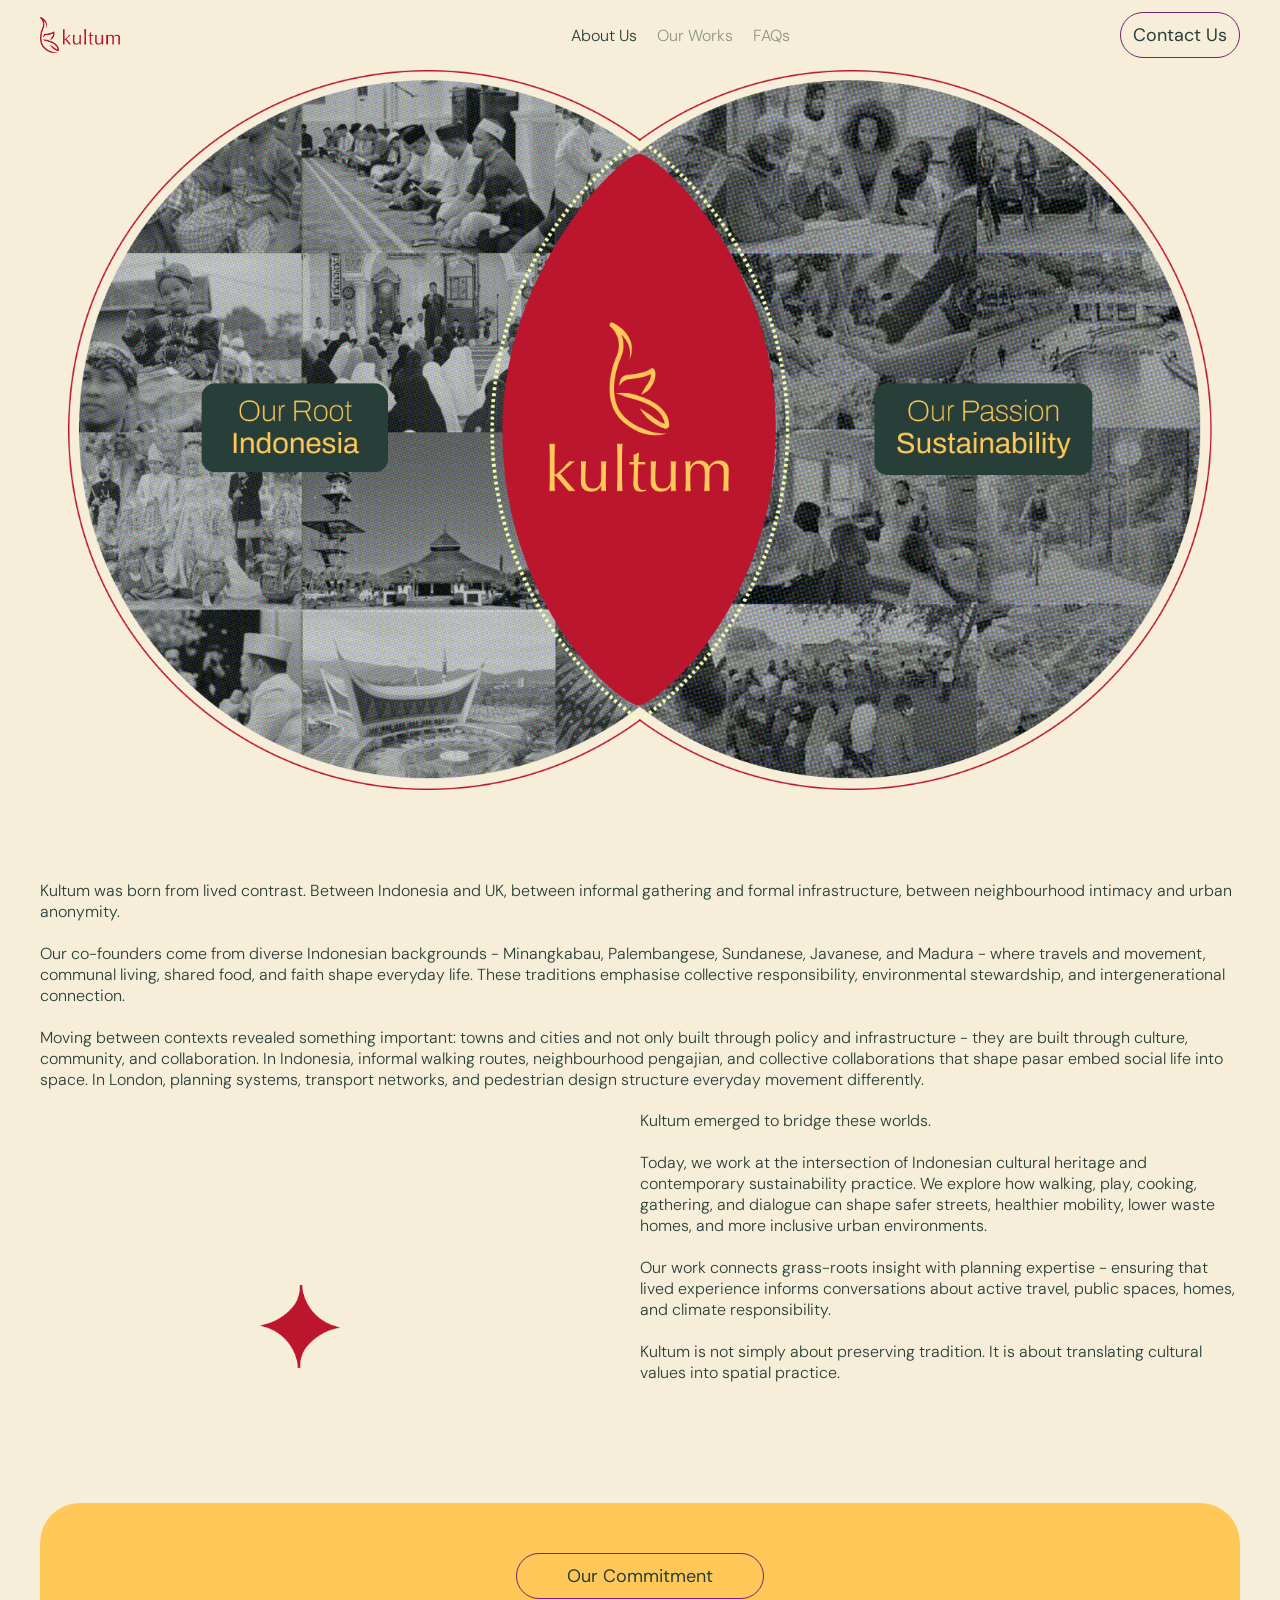
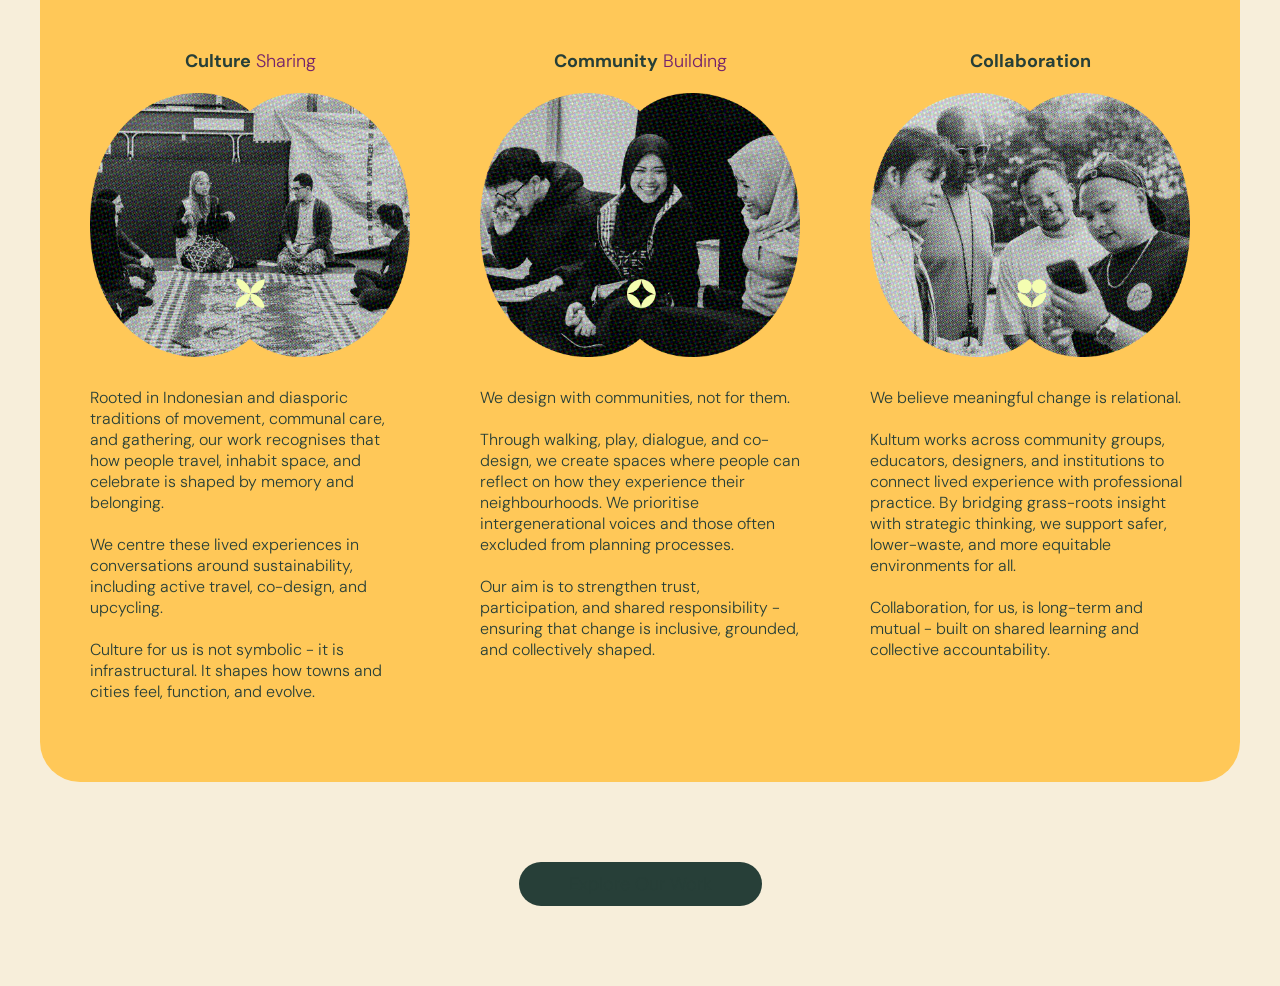
==== commit 6e667617: "spliting maen in feature projects, hyperlink jalan references, change jalan graphic" ====
--- a/about.html
+++ b/about.html
@@ -30,7 +30,7 @@
         <nav class="navbar-container">
             <ul class="navbar-menu">
                 <li><a href="about.html" class="active">About Us</a></li>
-                <li><a href="projects.html">Projects</a></li>
+                <li><a href="projects.html">Our Works</a></li>
                 <li><a href="index.html#faqs">FAQs</a></li>
             </ul>
             <div class="navbar-contact">
--- a/style.css
+++ b/style.css
@@ -679,14 +679,14 @@
     box-sizing: border-box;                 /* ensures padding and border are included in element's total width and height */
 }
 
-/* ===== Large desktop (> 1280px) ===== */
-@media (min-width: 1280px) {
+/* ===== Large desktop (> 1980px) ===== */
+@media (min-width: 1980px) {
     body {
-        padding: 0 100px;
-    }
-}
-
-/* ===== Desktop (993px – 1280px) ===== */
+        padding: 0 70px;
+    }
+}
+
+/* ===== Desktop (993px – 1980px) ===== */
 @media (max-width: 1280px) {
     body {
         padding: 0 40px;
@@ -697,7 +697,7 @@
     }
 
     .projects-item-collection {
-        gap: 40px;
+        gap: 30px;
     }
 }
 
@@ -772,6 +772,11 @@
     .feature-projects-content {
         column-count: 2;
     }
+
+    .feature-projects-content a {
+        text-decoration: underline;
+    }
+
 
     .feature-projects-image-collection {
         display: grid;                                  /* override flex with grid */
@@ -872,7 +877,6 @@
         flex-wrap: wrap;
         height: auto;
         padding: 10px 0;
-        position: relative;
     }
 
     .navbar-burger {
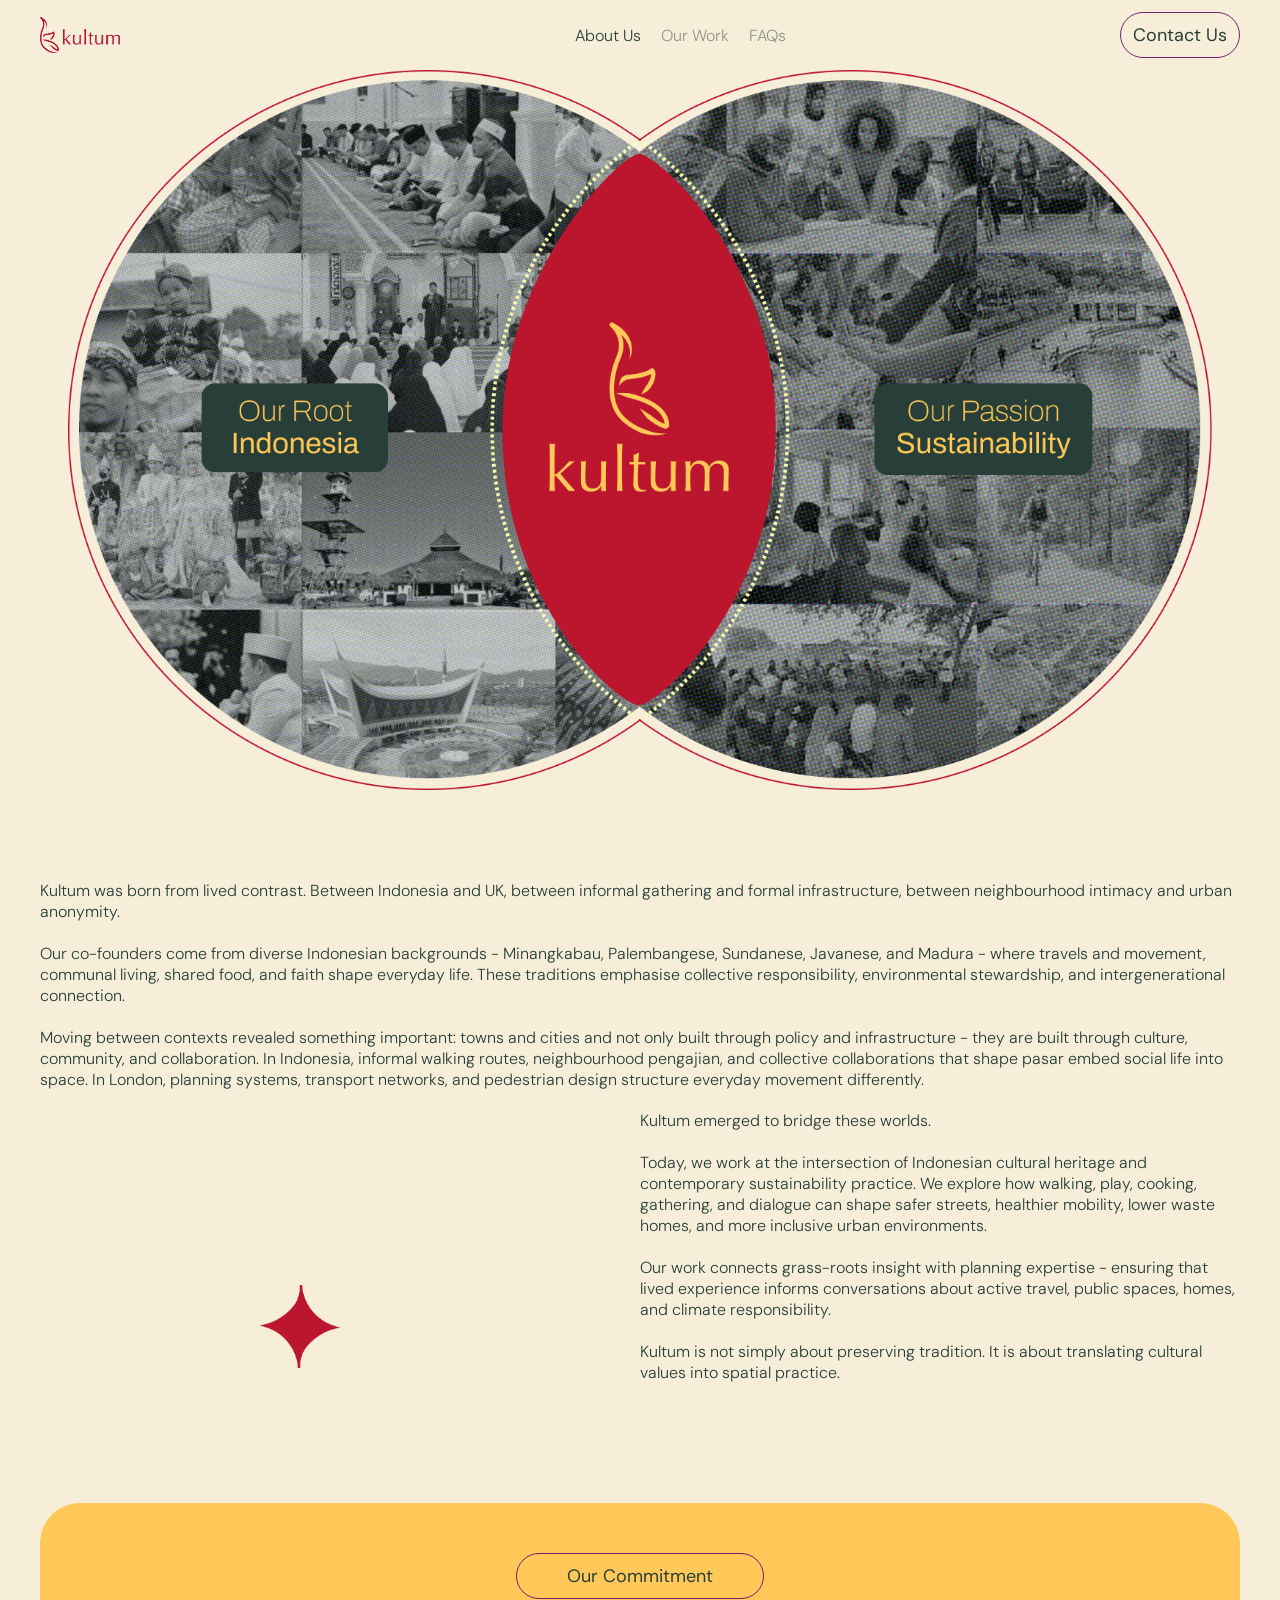
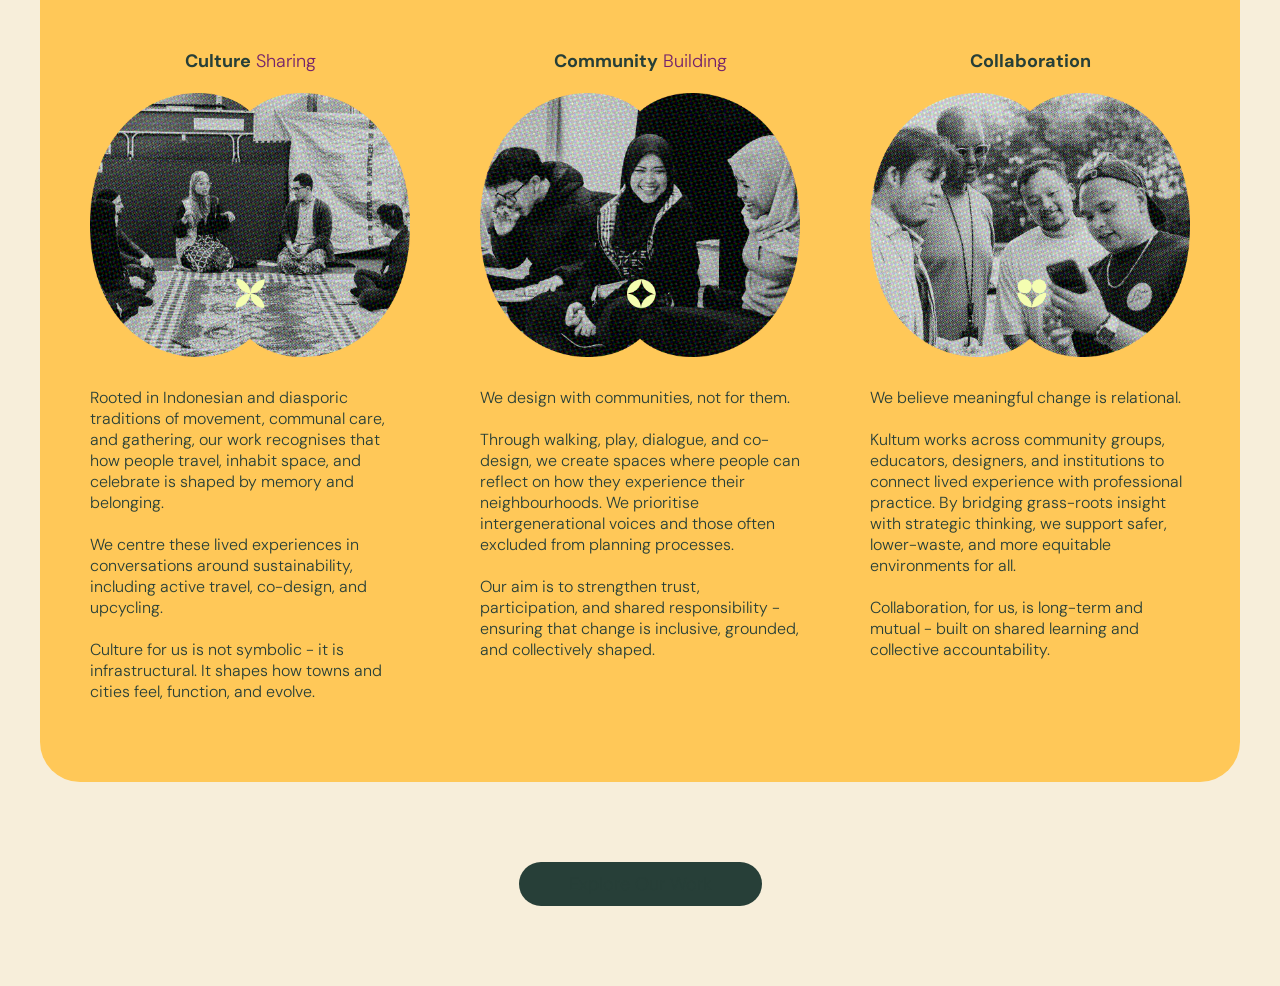
==== commit 0e10c0ac: "checking typos" ====
--- a/about.html
+++ b/about.html
@@ -30,7 +30,7 @@
         <nav class="navbar-container">
             <ul class="navbar-menu">
                 <li><a href="about.html" class="active">About Us</a></li>
-                <li><a href="projects.html">Our Works</a></li>
+                <li><a href="projects.html">Our Work</a></li>
                 <li><a href="index.html#faqs">FAQs</a></li>
             </ul>
             <div class="navbar-contact">
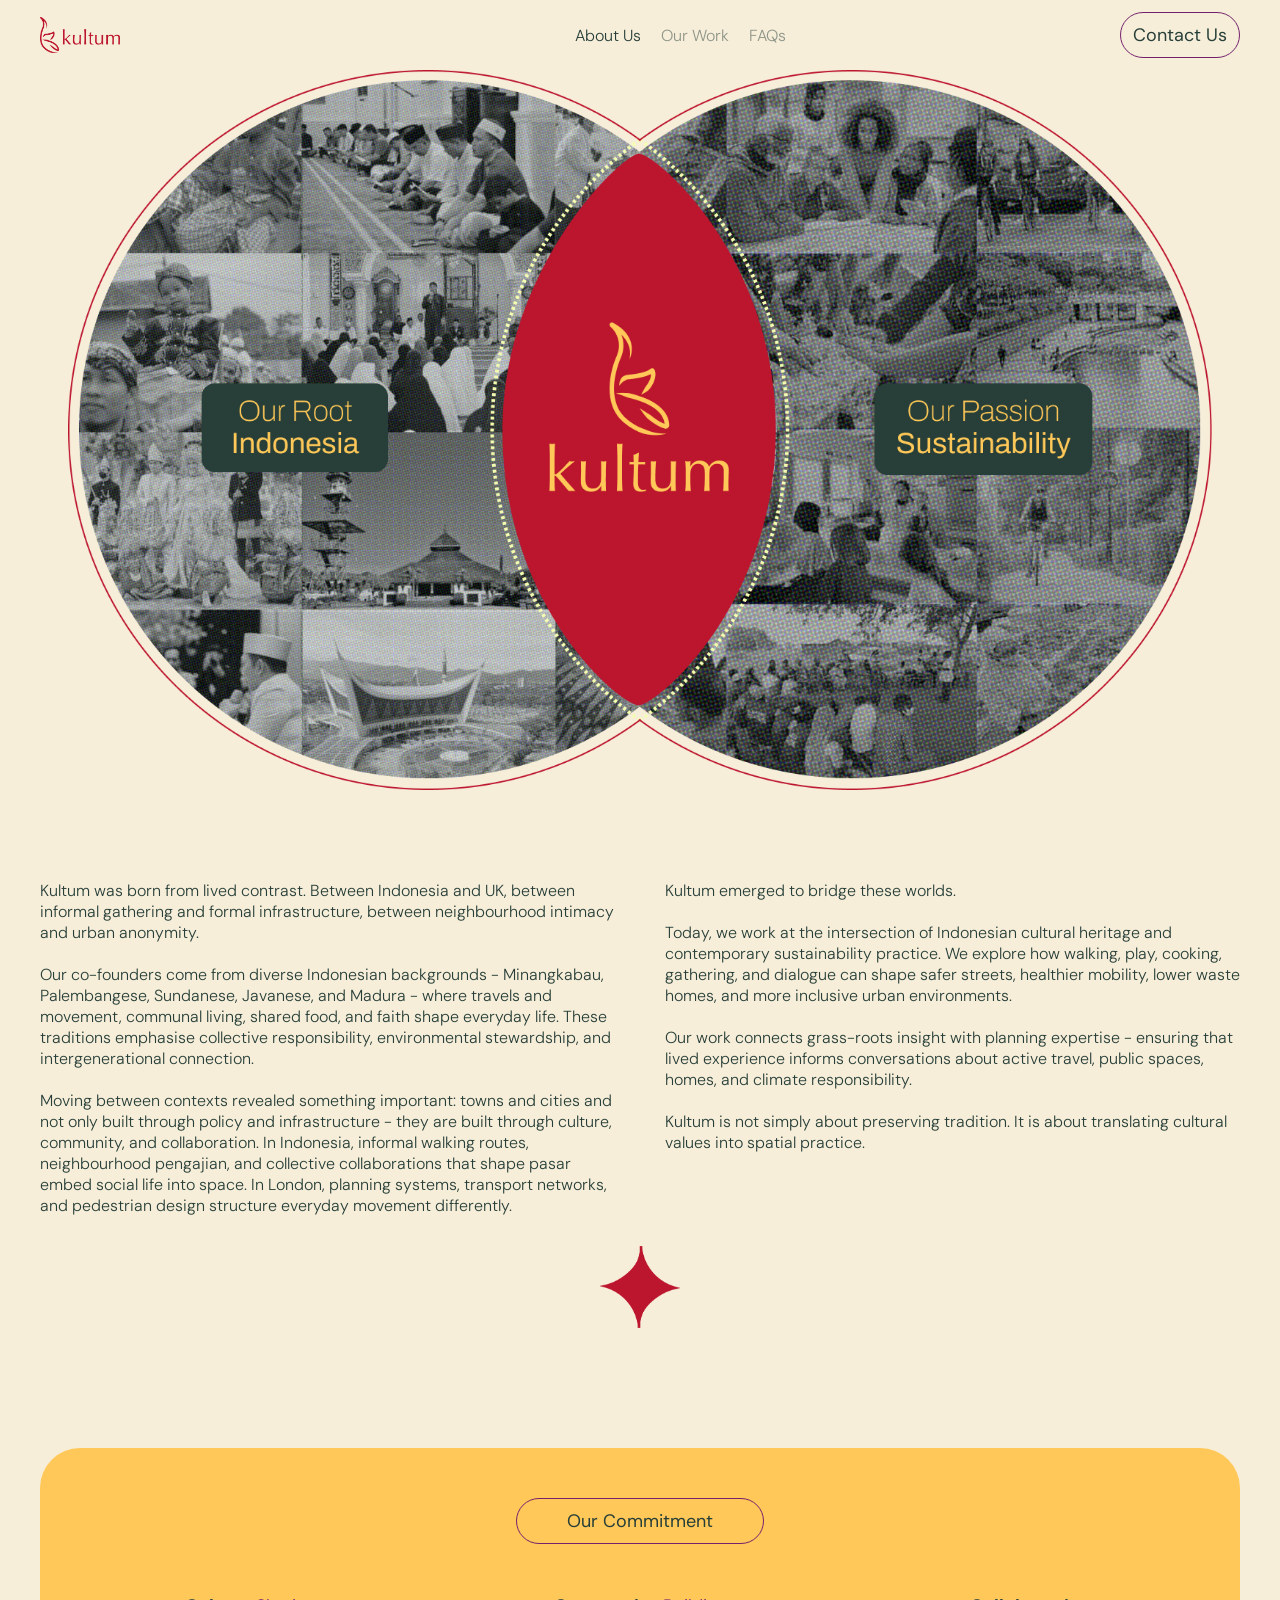
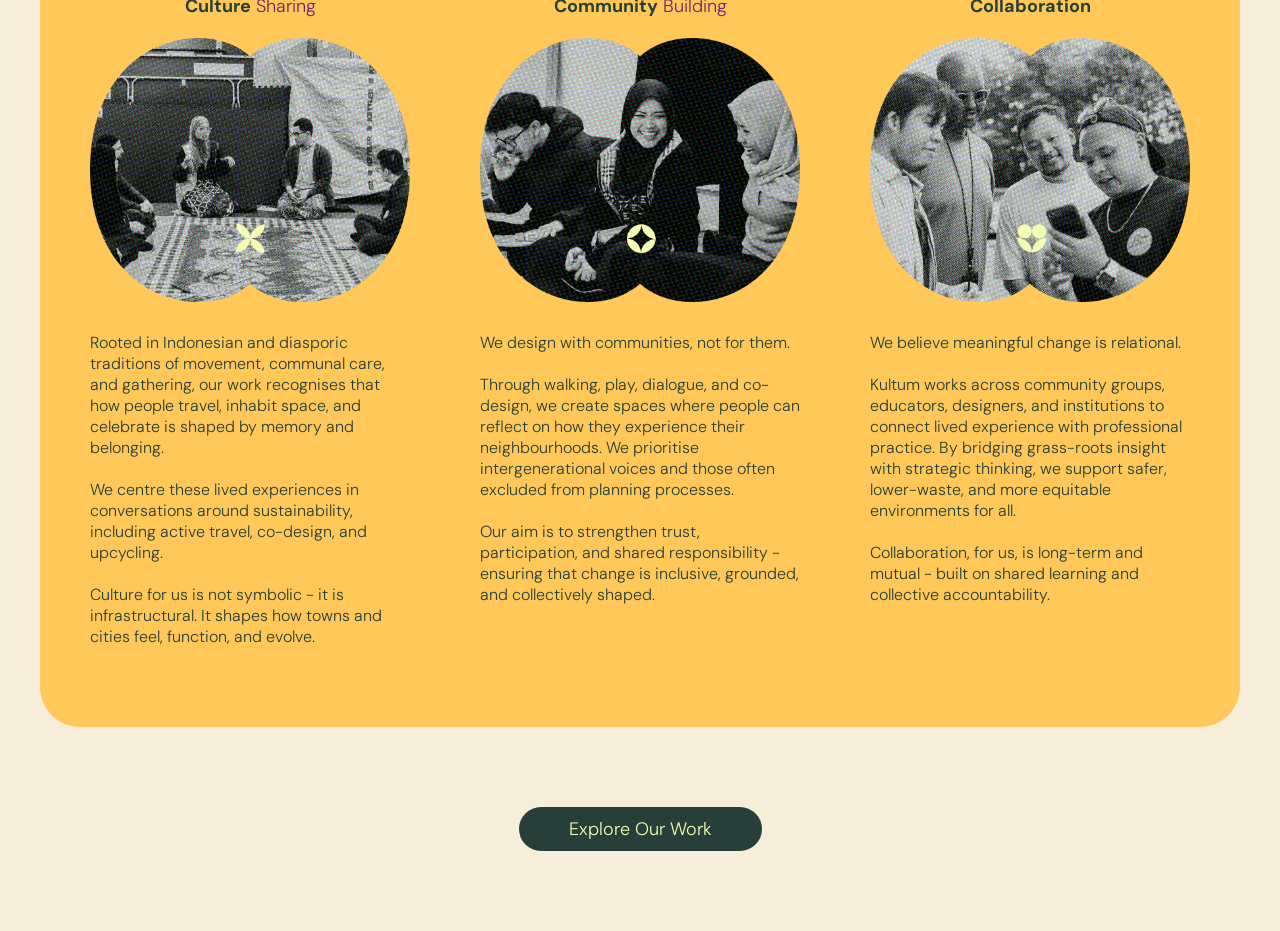
==== commit 38c1a446: "about to the center" ====
--- a/about.html
+++ b/about.html
@@ -44,18 +44,16 @@
         <img src="assets/image/about_hero.png" alt="Kultum Background">
     </section>
 
-    <section class="about-description">
-        <div class="about-full-description">
-            <p>Kultum was born from lived contrast. Between Indonesia and UK, between informal gathering and formal infrastructure, between neighbourhood intimacy and urban anonymity.</p>
-            <br>
-            <p>Our co-founders come from diverse Indonesian backgrounds - Minangkabau, Palembangese, Sundanese, Javanese, and Madura - where travels and movement, communal living, shared food, and faith shape everyday life. These traditions emphasise collective responsibility, environmental stewardship, and intergenerational connection.</p>
-            <br>
-            <p>Moving between contexts revealed something important: towns and cities and not only built through policy and infrastructure - they are built through culture, community, and collaboration. In Indonesia, informal walking routes, neighbourhood pengajian, and collective collaborations that shape pasar embed social life into space. In London, planning systems, transport networks, and pedestrian design structure everyday movement differently.</p>
-        </div>
+    <section class="about-description">    
         <div class="about-half-page">
-            <div class="about-half-ornament">
-                <img src="assets/ornament/Kultum_Visual-39.png" alt="Hero Image">
+            <div class="about-half-description">
+                <p>Kultum was born from lived contrast. Between Indonesia and UK, between informal gathering and formal infrastructure, between neighbourhood intimacy and urban anonymity.</p>
+                <br>
+                <p>Our co-founders come from diverse Indonesian backgrounds - Minangkabau, Palembangese, Sundanese, Javanese, and Madura - where travels and movement, communal living, shared food, and faith shape everyday life. These traditions emphasise collective responsibility, environmental stewardship, and intergenerational connection.</p>
+                <br>
+                <p>Moving between contexts revealed something important: towns and cities and not only built through policy and infrastructure - they are built through culture, community, and collaboration. In Indonesia, informal walking routes, neighbourhood pengajian, and collective collaborations that shape pasar embed social life into space. In London, planning systems, transport networks, and pedestrian design structure everyday movement differently.</p>
             </div>
+            
             <div class="about-half-description">
                 <p>Kultum emerged to bridge these worlds.</p>
                 <br>
@@ -65,6 +63,9 @@
                 <br>
                 <p>Kultum is not simply about preserving tradition. It is about translating cultural values into spatial practice.</p>
             </div>
+        </div>
+        <div class="about-half-ornament">
+            <img src="assets/ornament/Kultum_Visual-39.png" alt="Hero Image">
         </div>
     </section>
 
--- a/style.css
+++ b/style.css
@@ -204,7 +204,7 @@
     display: flex;
     align-items: center;
     justify-content: center;
-    flex-direction: row;
+    flex-direction: column;
     gap: 50px;   
     padding-top: 100px;
     margin-bottom: 50px;
@@ -217,7 +217,7 @@
     border-radius: 20px;
     
     display: flex;              /* make inner img alignable */
-    justify-content: flex-end;  /* push img to right */
+    justify-content: center;  /* push img to center */
     align-items: center;        /* optional vertical alignment */
 }
 
@@ -228,25 +228,25 @@
 }
 
 .about-image img {
-    position: relative;
     width: 50px;
     height: auto;
     top: 0px;                  /* reset old values */
-    right: 30px;
-    transform: translateX(-50%); /* center vertically */
+    right: 0px;
+    transform: translateX(0%); /* center vertically */
 }
 
 .about-content {
     flex: 3;
     display: flex;
     flex-direction: column;
+    text-align: center;
 }
 
 .about-highlights {
     display: flex;
     flex-direction: column;
     justify-content: center;
-    text-align: left;
+    text-align: center;
     font-size: 24px;
     margin-top: 24px;
 }
@@ -528,17 +528,19 @@
     height: 100%;
 }
 
-.page-about .about-description .about-full-description {
-   margin: 0 0 20px 0;
-}
-    
+.page-about .about-description {
+    display: flex;
+    flex-direction: column;
+    margin: 0 0 120px 0;
+}
 
 .page-about .about-half-page {
     display: flex;
-    margin: 0 0 120px 0;
-}
-
-.page-about .about-half-page .about-half-ornament {
+    margin: 0 0 30px 0;
+    gap: 50px;
+}
+
+.page-about .about-half-ornament {
     flex: 1;
     height: auto;
     display: flex;
@@ -551,15 +553,13 @@
     display: flex;
     flex-direction: column;
     justify-content: left;
-}
-
-.page-about .about-half-page .about-half-ornament img{
-    position: relative;
+    margin-bottom: 0px;
+}
+
+.page-about .about-half-ornament img{
     width: 80px;
     height: auto;
-    top: 80px;
-    right: 0px;
-    transform: translateX(-50%);
+    transform: translateX(0%);
 }
 
 .page-about .about-cta {
@@ -579,6 +579,10 @@
     font-size: 18px;
     font-weight: 300;
     padding: 10px 50px;
+}
+
+.page-about .cta-button h3 a{
+    color: var(--fifth-color);
 }
 
 .page-projects .our-work {
